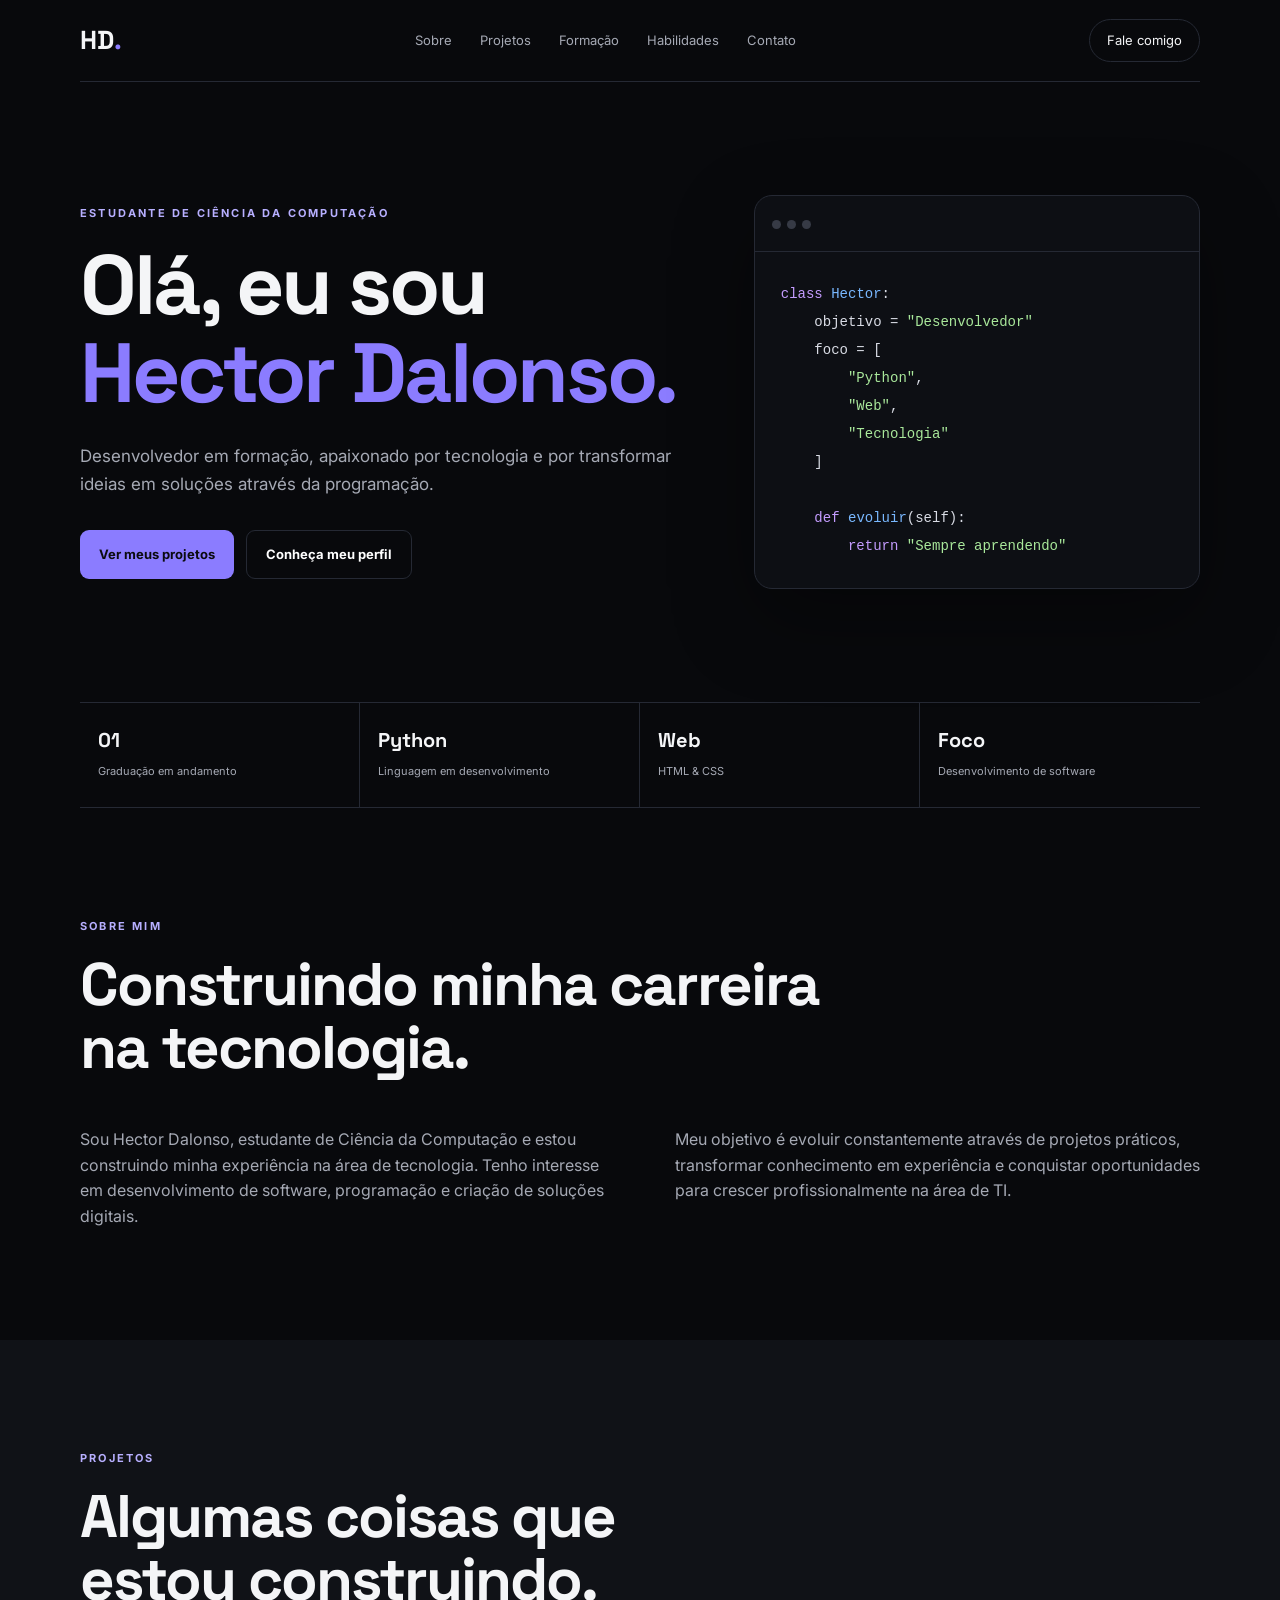
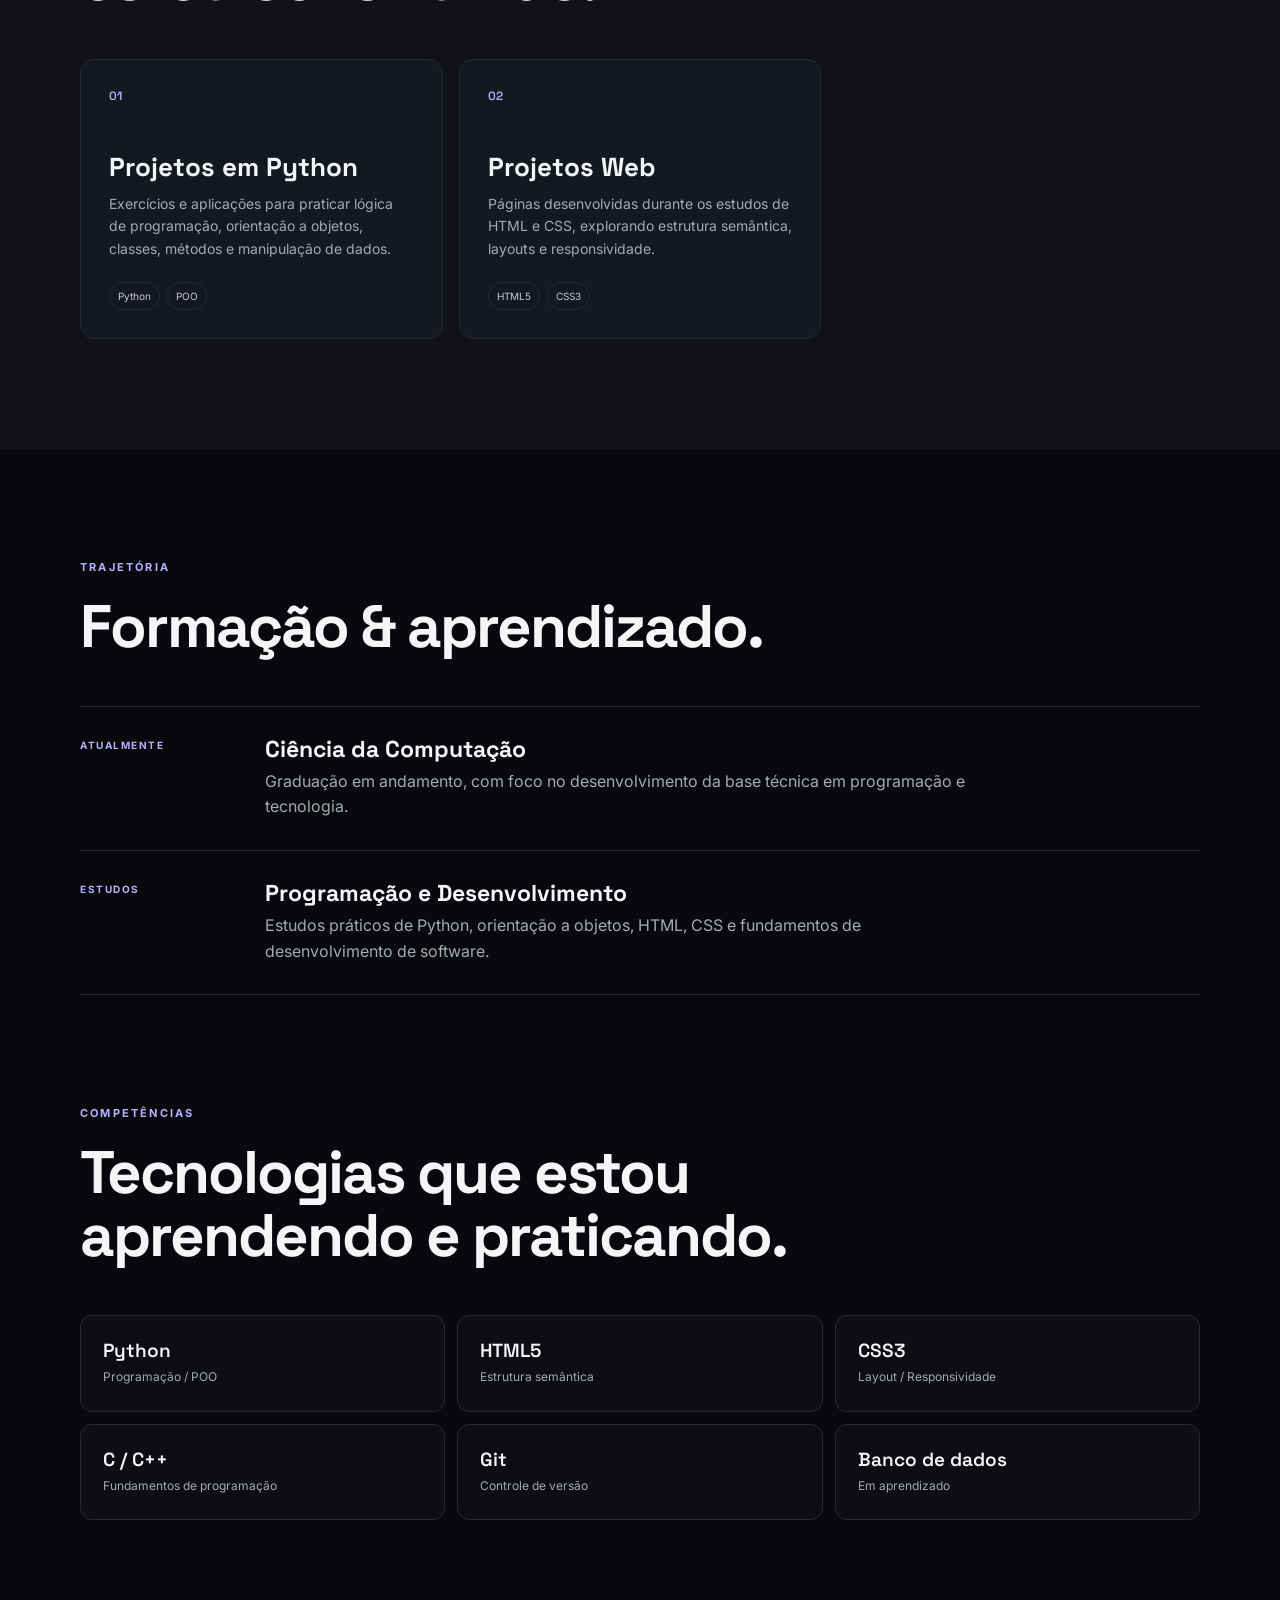
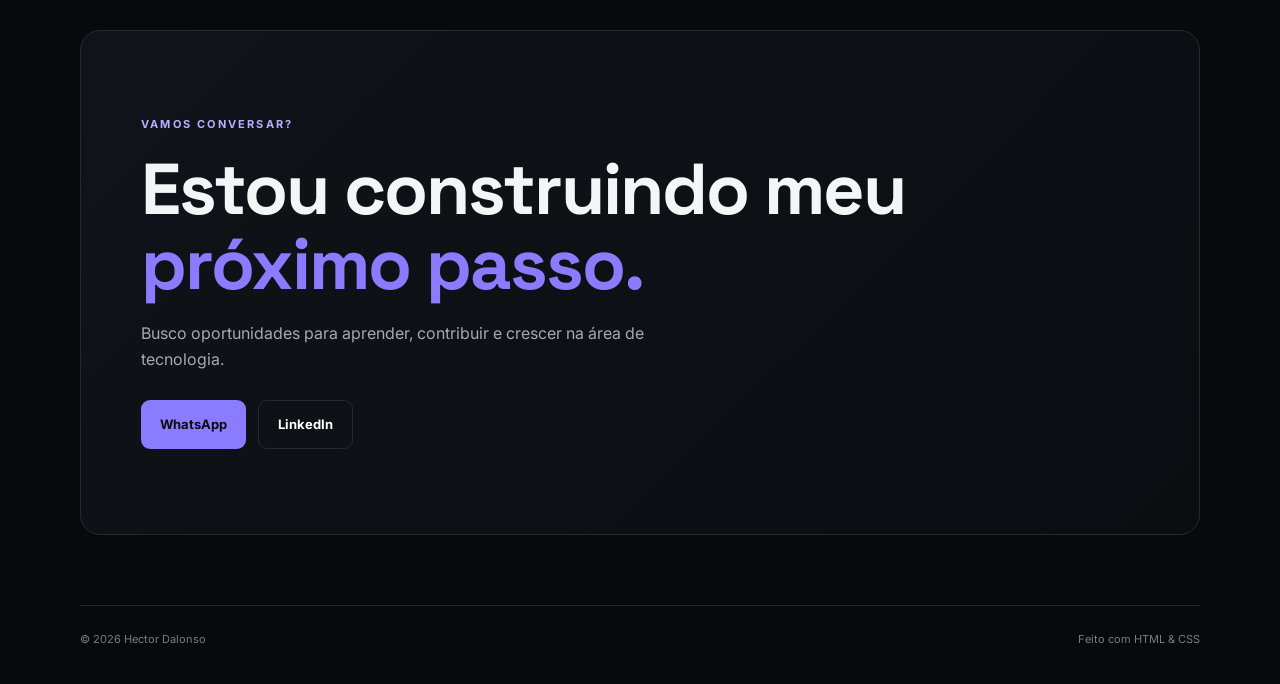
==== Portfolio/index.html @ 4885f90f "Add files via upload" ====
<!DOCTYPE html>
<html lang="pt-BR">
<head>
  <meta charset="UTF-8">
  <meta name="viewport" content="width=device-width, initial-scale=1.0">
  <meta name="description" content="Portfólio de Hector Dalonso — estudante de Ciência da Computação e desenvolvedor em formação.">
  <title>Hector Dalonso | Portfólio</title>
  <link rel="stylesheet" href="style.css">
</head>
<body>
  <header class="topbar">
    <a class="logo" href="#inicio">HD<span>.</span></a>
    <nav>
      <a href="#sobre">Sobre</a>
      <a href="#projetos">Projetos</a>
      <a href="#formacao">Formação</a>
      <a href="#habilidades">Habilidades</a>
      <a href="#contato">Contato</a>
    </nav>
    <a class="nav-button" href="#contato">Fale comigo</a>
  </header>

  <main>
    <section class="hero" id="inicio">
      <div class="hero-content">
        <p class="eyebrow">ESTUDANTE DE CIÊNCIA DA COMPUTAÇÃO</p>
        <h1>Olá, eu sou<br><span>Hector Dalonso.</span></h1>
        <p class="hero-text">
          Desenvolvedor em formação, apaixonado por tecnologia e por transformar
          ideias em soluções através da programação.
        </p>
        <div class="hero-actions">
          <a class="button primary" href="#projetos">Ver meus projetos</a>
          <a class="button secondary" href="#sobre">Conheça meu perfil</a>
        </div>
      </div>

      <div class="hero-card">
        <div class="code-window">
          <div class="window-top"><i></i><i></i><i></i></div>
          <pre><code><span class="purple">class</span> <span class="blue">Hector</span>:
    objetivo = <span class="green">"Desenvolvedor"</span>
    foco = [
        <span class="green">"Python"</span>,
        <span class="green">"Web"</span>,
        <span class="green">"Tecnologia"</span>
    ]

    <span class="purple">def</span> <span class="blue">evoluir</span>(self):
        <span class="purple">return</span> <span class="green">"Sempre aprendendo"</span></code></pre>
        </div>
      </div>
    </section>

    <section class="stats">
      <div><strong>01</strong><span>Graduação em andamento</span></div>
      <div><strong>Python</strong><span>Linguagem em desenvolvimento</span></div>
      <div><strong>Web</strong><span>HTML & CSS</span></div>
      <div><strong>Foco</strong><span>Desenvolvimento de software</span></div>
    </section>

    <section class="section" id="sobre">
      <div class="section-heading">
        <p class="eyebrow">SOBRE MIM</p>
        <h2>Construindo minha carreira<br>na tecnologia.</h2>
      </div>
      <div class="two-columns">
        <p>
          Sou Hector Dalonso, estudante de Ciência da Computação e estou
          construindo minha experiência na área de tecnologia. Tenho interesse
          em desenvolvimento de software, programação e criação de soluções
          digitais.
        </p>
        <p>
          Meu objetivo é evoluir constantemente através de projetos práticos,
          transformar conhecimento em experiência e conquistar oportunidades
          para crescer profissionalmente na área de TI.
        </p>
      </div>
    </section>

    <section class="section dark-section" id="projetos">
      <div class="section-heading">
        <p class="eyebrow">PROJETOS</p>
        <h2>Algumas coisas que<br>estou construindo.</h2>
      </div>

      <div class="project-grid">
        <article class="project-card">
          <div class="project-number">01</div>
          <h3>Projetos em Python</h3>
          <p>
            Exercícios e aplicações para praticar lógica de programação,
            orientação a objetos, classes, métodos e manipulação de dados.
          </p>
          <div class="tags"><span>Python</span><span>POO</span></div>
        </article>

        <article class="project-card">
          <div class="project-number">02</div>
          <h3>Projetos Web</h3>
          <p>
            Páginas desenvolvidas durante os estudos de HTML e CSS,
            explorando estrutura semântica, layouts e responsividade.
          </p>
          <div class="tags"><span>HTML5</span><span>CSS3</span></div>
        </article>
      </div>
    </section>

    <section class="section" id="formacao">
      <div class="section-heading">
        <p class="eyebrow">TRAJETÓRIA</p>
        <h2>Formação & aprendizado.</h2>
      </div>

      <div class="timeline">
        <div class="timeline-item">
          <span class="date">ATUALMENTE</span>
          <div>
            <h3>Ciência da Computação</h3>
            <p>Graduação em andamento, com foco no desenvolvimento da base técnica em programação e tecnologia.</p>
          </div>
        </div>
        <div class="timeline-item">
          <span class="date">ESTUDOS</span>
          <div>
            <h3>Programação e Desenvolvimento</h3>
            <p>Estudos práticos de Python, orientação a objetos, HTML, CSS e fundamentos de desenvolvimento de software.</p>
          </div>
        </div>
      </div>
    </section>

    <section class="section skills-section" id="habilidades">
      <div class="section-heading">
        <p class="eyebrow">COMPETÊNCIAS</p>
        <h2>Tecnologias que estou<br>aprendendo e praticando.</h2>
      </div>

      <div class="skills">
        <div class="skill"><strong>Python</strong><span>Programação / POO</span></div>
        <div class="skill"><strong>HTML5</strong><span>Estrutura semântica</span></div>
        <div class="skill"><strong>CSS3</strong><span>Layout / Responsividade</span></div>
        <div class="skill"><strong>C / C++</strong><span>Fundamentos de programação</span></div>
        <div class="skill"><strong>Git</strong><span>Controle de versão</span></div>
        <div class="skill"><strong>Banco de dados</strong><span>Em aprendizado</span></div>
      </div>
    </section>

    <section class="contact" id="contato">
      <p class="eyebrow">VAMOS CONVERSAR?</p>
      <h2>Estou construindo meu<br><span>próximo passo.</span></h2>
      <p>Busco oportunidades para aprender, contribuir e crescer na área de tecnologia.</p>
      <div class="contact-actions">
        <a class="button primary" href="https://wa.me/5511979934334" target="_blank">WhatsApp</a>
        <a class="button secondary" href="https://www.linkedin.com/in/hdalonso/" target="_blank">LinkedIn</a>
      </div>
    </section>
  </main>

  <footer>
    <span>© 2026 Hector Dalonso</span>
    <span>Feito com HTML & CSS</span>
  </footer>

  <script src="script.js"></script>
</body>
</html>
---- Portfolio/style.css ----
@import url('https://fonts.googleapis.com/css2?family=Inter:wght@400;500;600;700;800&family=Space+Grotesk:wght@500;600;700&display=swap');

:root{
  --bg:#08090c;
  --surface:#101217;
  --surface2:#151820;
  --text:#f4f5f7;
  --muted:#a5a9b4;
  --line:#252934;
  --accent:#8b7cff;
  --accent2:#b7afff;
  --max:1120px;
}

*{box-sizing:border-box;margin:0;padding:0}
html{scroll-behavior:smooth}
body{
  background:var(--bg);
  color:var(--text);
  font-family:Inter,Arial,sans-serif;
  line-height:1.6;
}
a{color:inherit;text-decoration:none}
.topbar{
  width:min(var(--max),92%);
  margin:auto;
  height:82px;
  display:flex;
  align-items:center;
  justify-content:space-between;
  border-bottom:1px solid var(--line);
}
.logo{
  font-family:"Space Grotesk",sans-serif;
  font-size:26px;
  font-weight:700;
}
.logo span{color:var(--accent)}
nav{display:flex;gap:28px}
nav a{font-size:13px;color:var(--muted);transition:.2s}
nav a:hover{color:#fff}
.nav-button{
  border:1px solid var(--line);
  border-radius:999px;
  padding:10px 17px;
  font-size:13px;
}
.hero{
  width:min(var(--max),92%);
  min-height:620px;
  margin:auto;
  display:grid;
  grid-template-columns:1.15fr .85fr;
  align-items:center;
  gap:70px;
  padding:75px 0;
}
.eyebrow{
  color:var(--accent2);
  letter-spacing:2.2px;
  font-size:11px;
  font-weight:700;
  margin-bottom:18px;
}
h1,h2,h3{font-family:"Space Grotesk",sans-serif;line-height:1.05}
h1{font-size:clamp(48px,7vw,84px);letter-spacing:-3px}
h1 span,h2 span{color:var(--accent)}
.hero-text{max-width:620px;color:var(--muted);font-size:17px;margin:26px 0 32px}
.hero-actions,.contact-actions{display:flex;gap:12px;flex-wrap:wrap}
.button{
  display:inline-flex;
  align-items:center;
  justify-content:center;
  padding:13px 19px;
  border-radius:9px;
  font-size:13px;
  font-weight:700;
  transition:.2s;
}
.button:hover{transform:translateY(-2px)}
.primary{background:var(--accent);color:#0b0b10}
.secondary{border:1px solid var(--line);color:#fff}
.hero-card{display:flex;justify-content:center}
.code-window{
  width:100%;
  max-width:480px;
  background:#0d0f14;
  border:1px solid var(--line);
  border-radius:18px;
  box-shadow:0 30px 80px rgba(0,0,0,.35);
  overflow:hidden;
}
.window-top{padding:15px 17px;border-bottom:1px solid var(--line)}
.window-top i{display:inline-block;width:9px;height:9px;border-radius:50%;background:#363a45;margin-right:6px}
pre{padding:28px 26px;overflow:auto;font:14px/2 "Courier New",monospace;color:#d9dce5}
.purple{color:#c49cff}.blue{color:#79b8ff}.green{color:#a9e89b}
.stats{
  width:min(var(--max),92%);
  margin:auto;
  border-top:1px solid var(--line);
  border-bottom:1px solid var(--line);
  display:grid;
  grid-template-columns:repeat(4,1fr);
}
.stats div{padding:24px 18px;border-right:1px solid var(--line)}
.stats div:last-child{border:0}
.stats strong{display:block;font:700 20px "Space Grotesk";margin-bottom:4px}
.stats span{color:var(--muted);font-size:11px}
.section{width:min(var(--max),92%);margin:auto;padding:110px 0}
.section-heading{margin-bottom:48px}
.section-heading h2{font-size:clamp(36px,5vw,60px);letter-spacing:-2px}
.two-columns{display:grid;grid-template-columns:1fr 1fr;gap:70px}
.two-columns p{color:var(--muted);font-size:16px}
.dark-section{width:100%;max-width:none;padding-left:max(4%,calc((100% - var(--max))/2));padding-right:max(4%,calc((100% - var(--max))/2));background:var(--surface)}
.project-grid{display:grid;grid-template-columns:repeat(3,1fr);gap:16px}
.project-card{background:var(--surface2);border:1px solid var(--line);border-radius:14px;padding:28px;min-height:280px;display:flex;flex-direction:column}
.project-card.featured{border-color:#4b437f}
.project-number{font:600 12px "Space Grotesk";color:var(--accent2);margin-bottom:auto}
.project-card h3{font-size:26px;margin:20px 0 12px}
.project-card p{color:var(--muted);font-size:14px}
.tags{display:flex;gap:7px;flex-wrap:wrap;margin-top:22px}
.tags span{font-size:10px;padding:5px 8px;border:1px solid var(--line);border-radius:999px;color:#c7cad3}
.timeline{border-top:1px solid var(--line)}
.timeline-item{display:grid;grid-template-columns:150px 1fr;gap:35px;padding:30px 0;border-bottom:1px solid var(--line)}
.date{font-size:10px;letter-spacing:1.5px;color:var(--accent2);font-weight:700}
.timeline-item h3{font-size:23px;margin-bottom:8px}
.timeline-item p{color:var(--muted);max-width:720px}
.skills-section{padding-top:0}
.skills{display:grid;grid-template-columns:repeat(3,1fr);gap:12px}
.skill{border:1px solid var(--line);border-radius:12px;padding:22px;background:#0c0e12}
.skill strong{display:block;font:600 19px "Space Grotesk"}
.skill span{color:var(--muted);font-size:12px}
.contact{
  width:min(var(--max),92%);
  margin:0 auto 70px;
  padding:85px 60px;
  border:1px solid var(--line);
  border-radius:20px;
  background:linear-gradient(135deg,#11131a,#0c0d11);
}
.contact h2{font-size:clamp(42px,6vw,72px);letter-spacing:-2px;margin-bottom:18px}
.contact>p:not(.eyebrow){color:var(--muted);max-width:560px;margin-bottom:28px}
footer{
  width:min(var(--max),92%);
  margin:auto;
  padding:25px 0 35px;
  border-top:1px solid var(--line);
  display:flex;
  justify-content:space-between;
  color:#777c88;
  font-size:11px;
}
@media(max-width:850px){
  nav{display:none}
  .hero{grid-template-columns:1fr;gap:40px}
  .stats{grid-template-columns:1fr 1fr}
  .stats div:nth-child(2){border-right:0}
  .stats div:nth-child(-n+2){border-bottom:1px solid var(--line)}
  .two-columns,.project-grid,.skills{grid-template-columns:1fr}
  .timeline-item{grid-template-columns:1fr;gap:8px}
  .contact{padding:55px 28px}
}
@media(max-width:520px){
  .nav-button{display:none}
  .hero{padding:55px 0}
  h1{letter-spacing:-2px}
  .stats{grid-template-columns:1fr}
  .stats div{border-right:0;border-bottom:1px solid var(--line)}
  .stats div:last-child{border-bottom:0}
  footer{flex-direction:column;gap:8px}
}
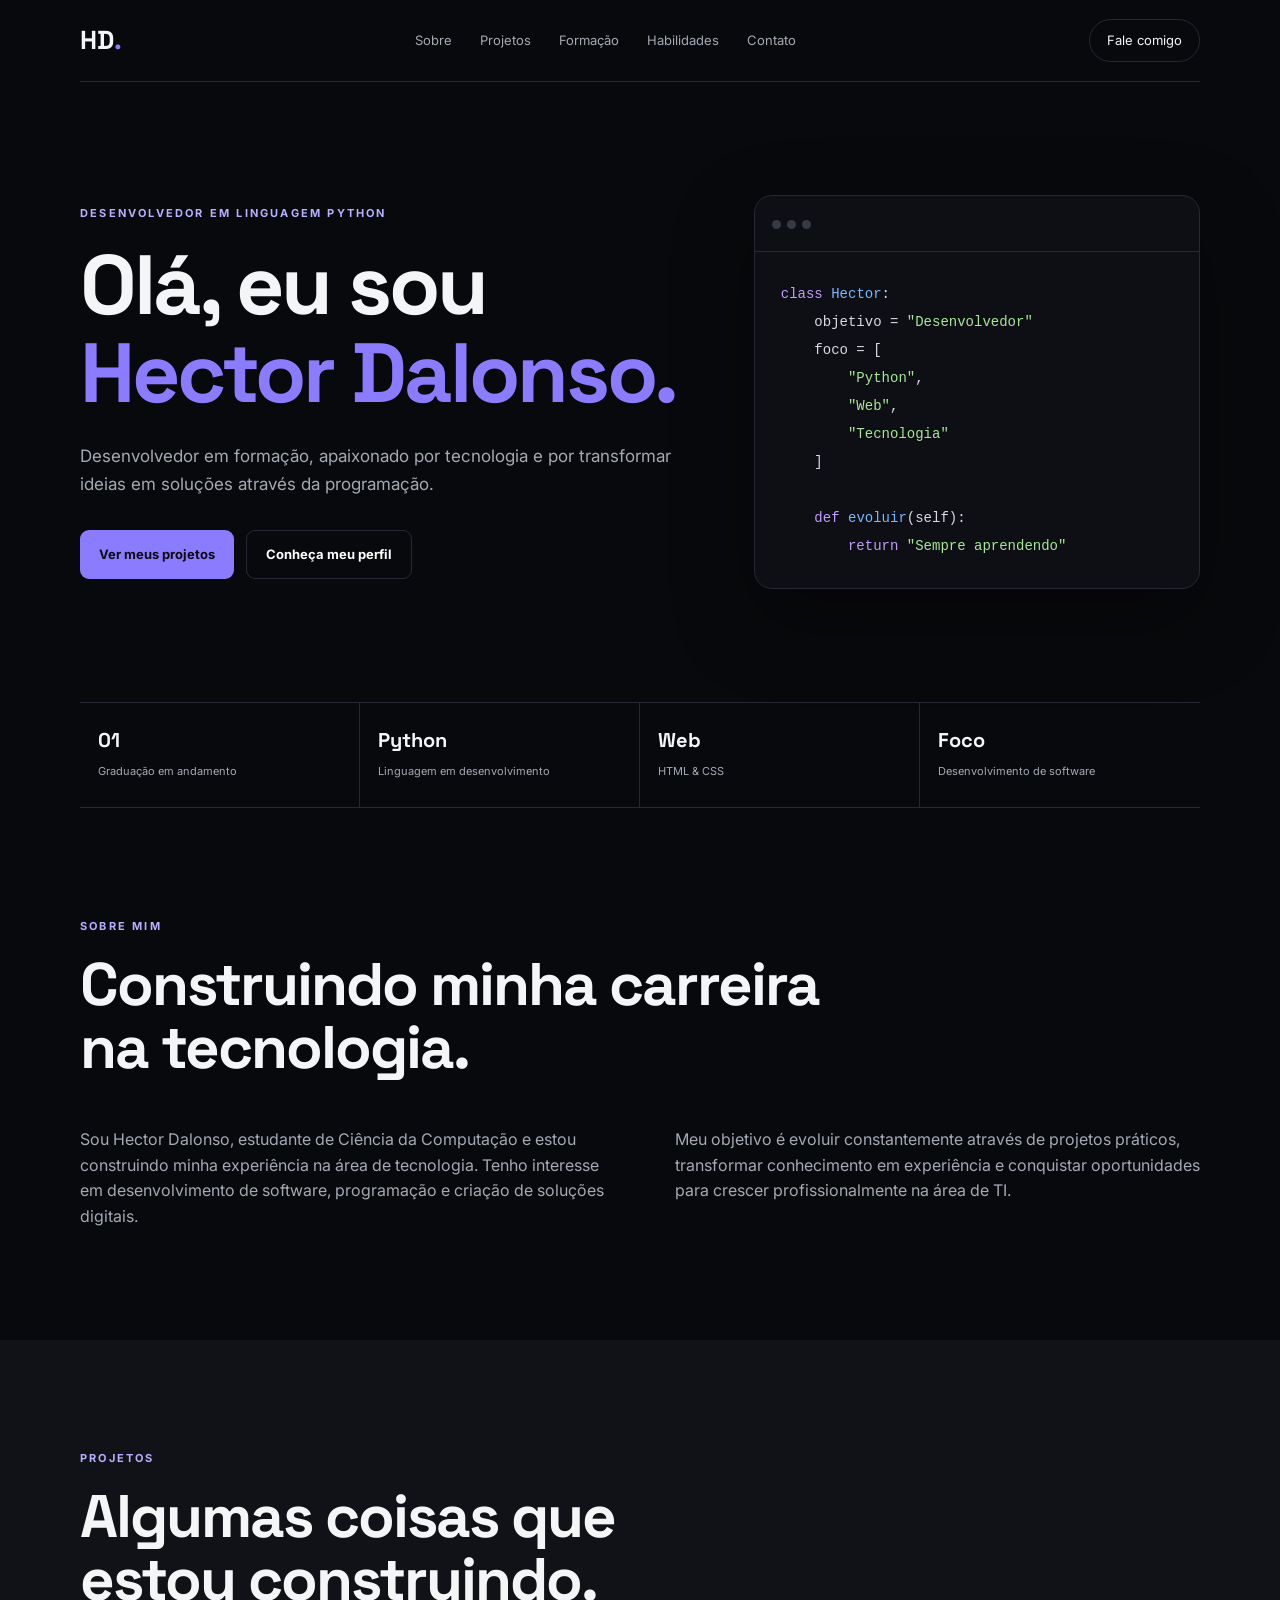
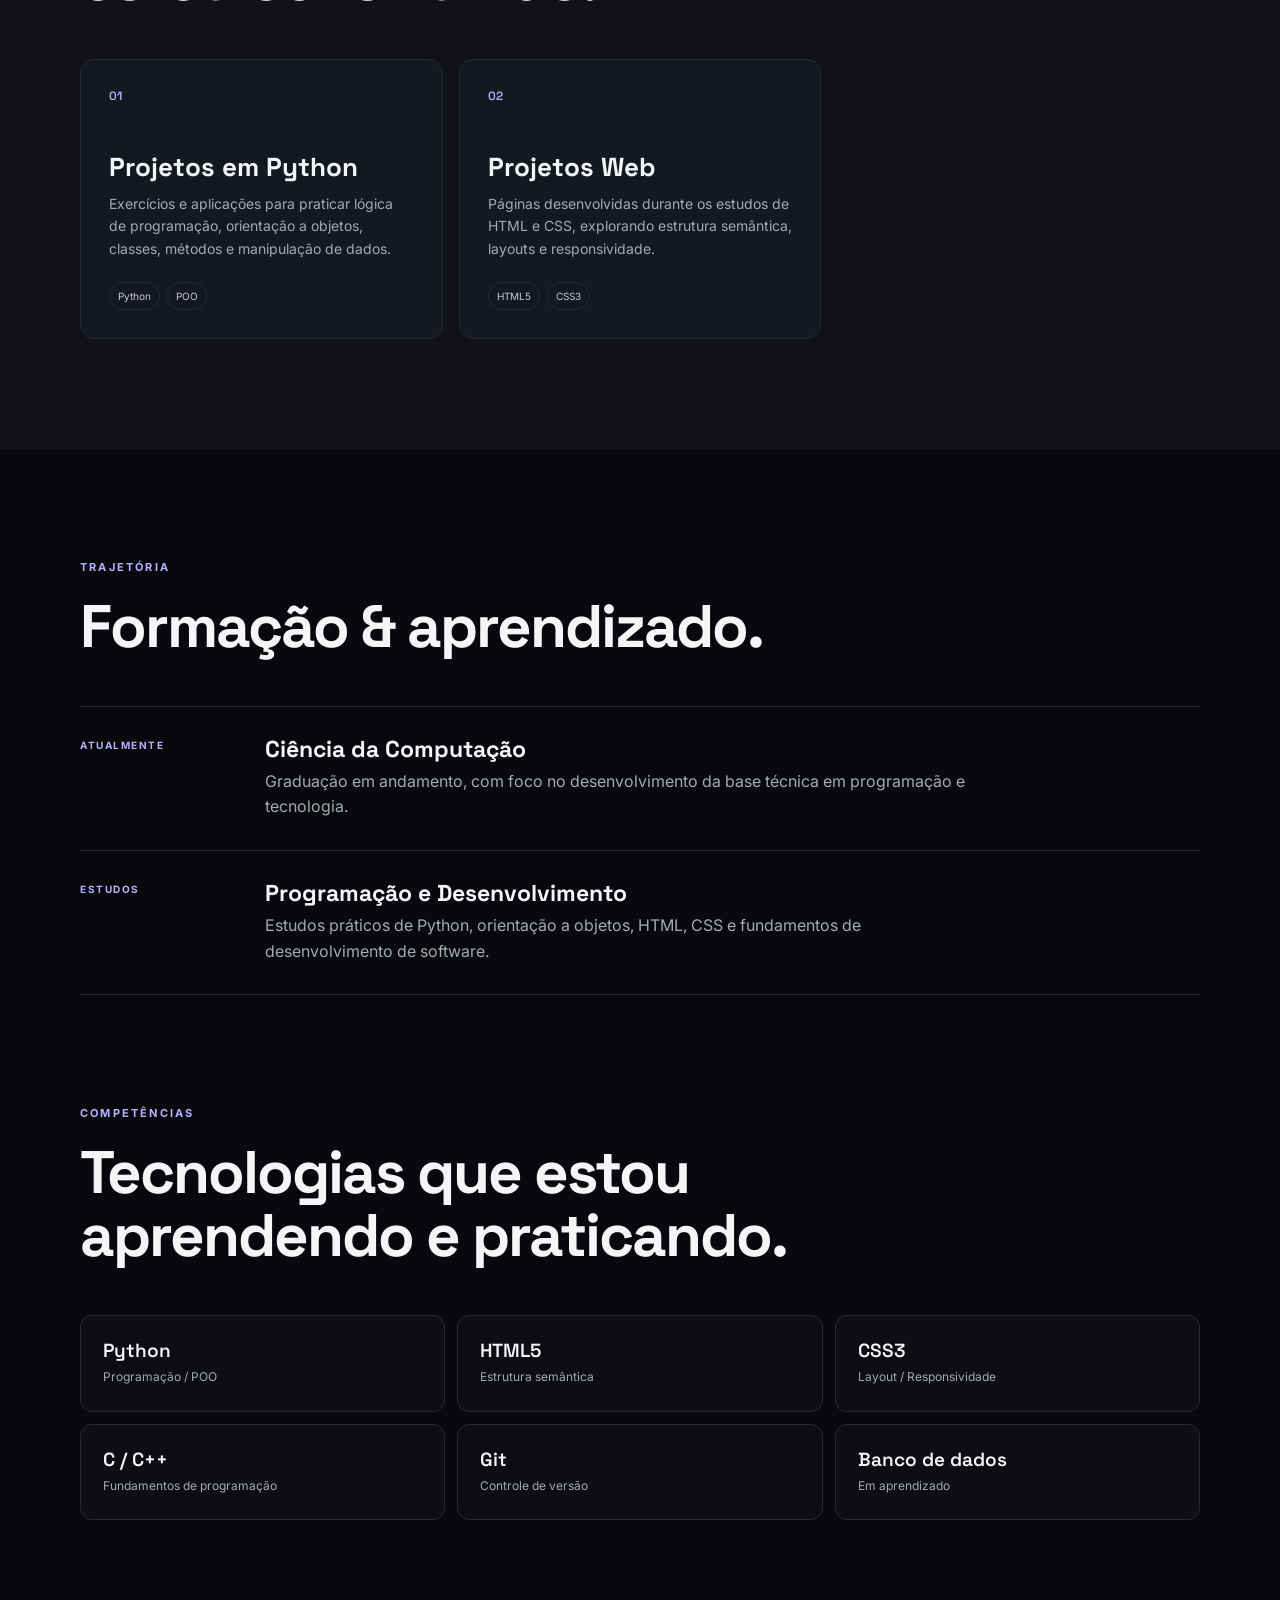
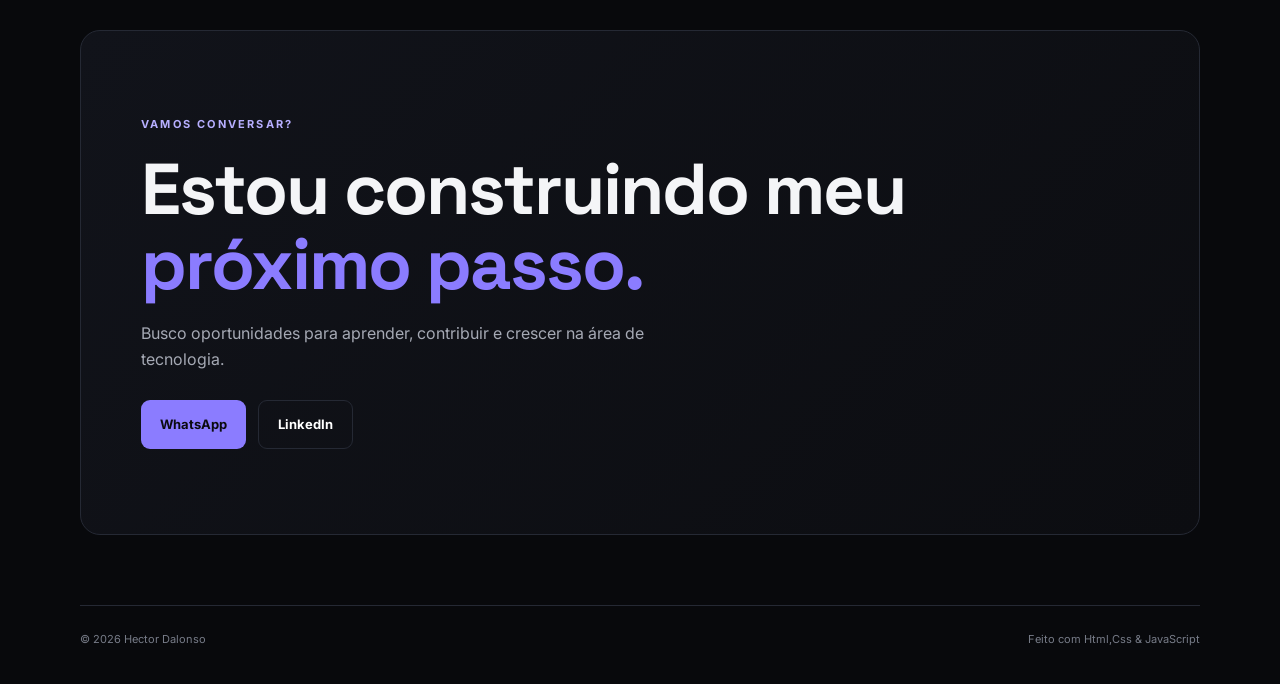
==== commit 0b53b920: "Add files via upload" ====
--- a/Portfolio/index.html
+++ b/Portfolio/index.html
@@ -23,7 +23,7 @@
   <main>
     <section class="hero" id="inicio">
       <div class="hero-content">
-        <p class="eyebrow">ESTUDANTE DE CIÊNCIA DA COMPUTAÇÃO</p>
+        <p class="eyebrow">DESENVOLVEDOR EM LINGUAGEM PYTHON</p>
         <h1>Olá, eu sou<br><span>Hector Dalonso.</span></h1>
         <p class="hero-text">
           Desenvolvedor em formação, apaixonado por tecnologia e por transformar
@@ -161,7 +161,7 @@
 
   <footer>
     <span>© 2026 Hector Dalonso</span>
-    <span>Feito com HTML & CSS</span>
+    <span>Feito com Html,Css & JavaScript</span>
   </footer>
 
   <script src="script.js"></script>
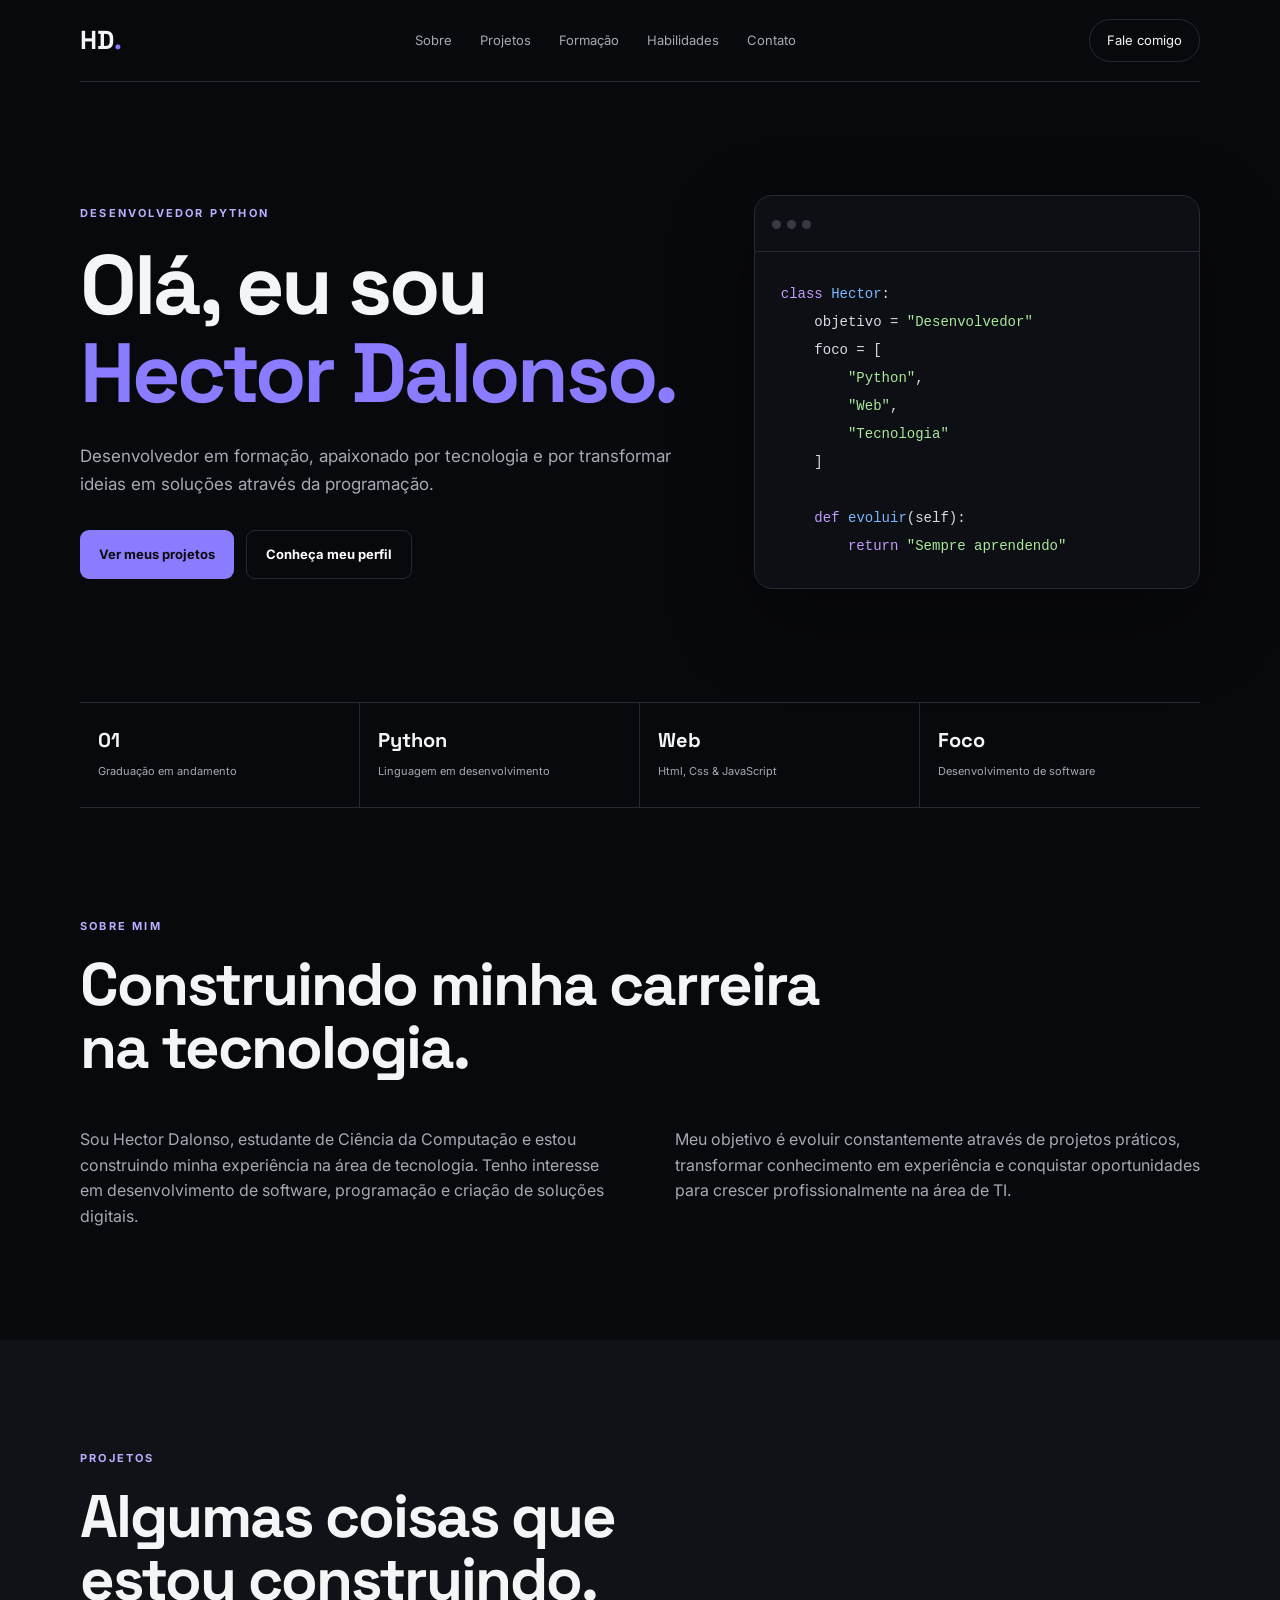
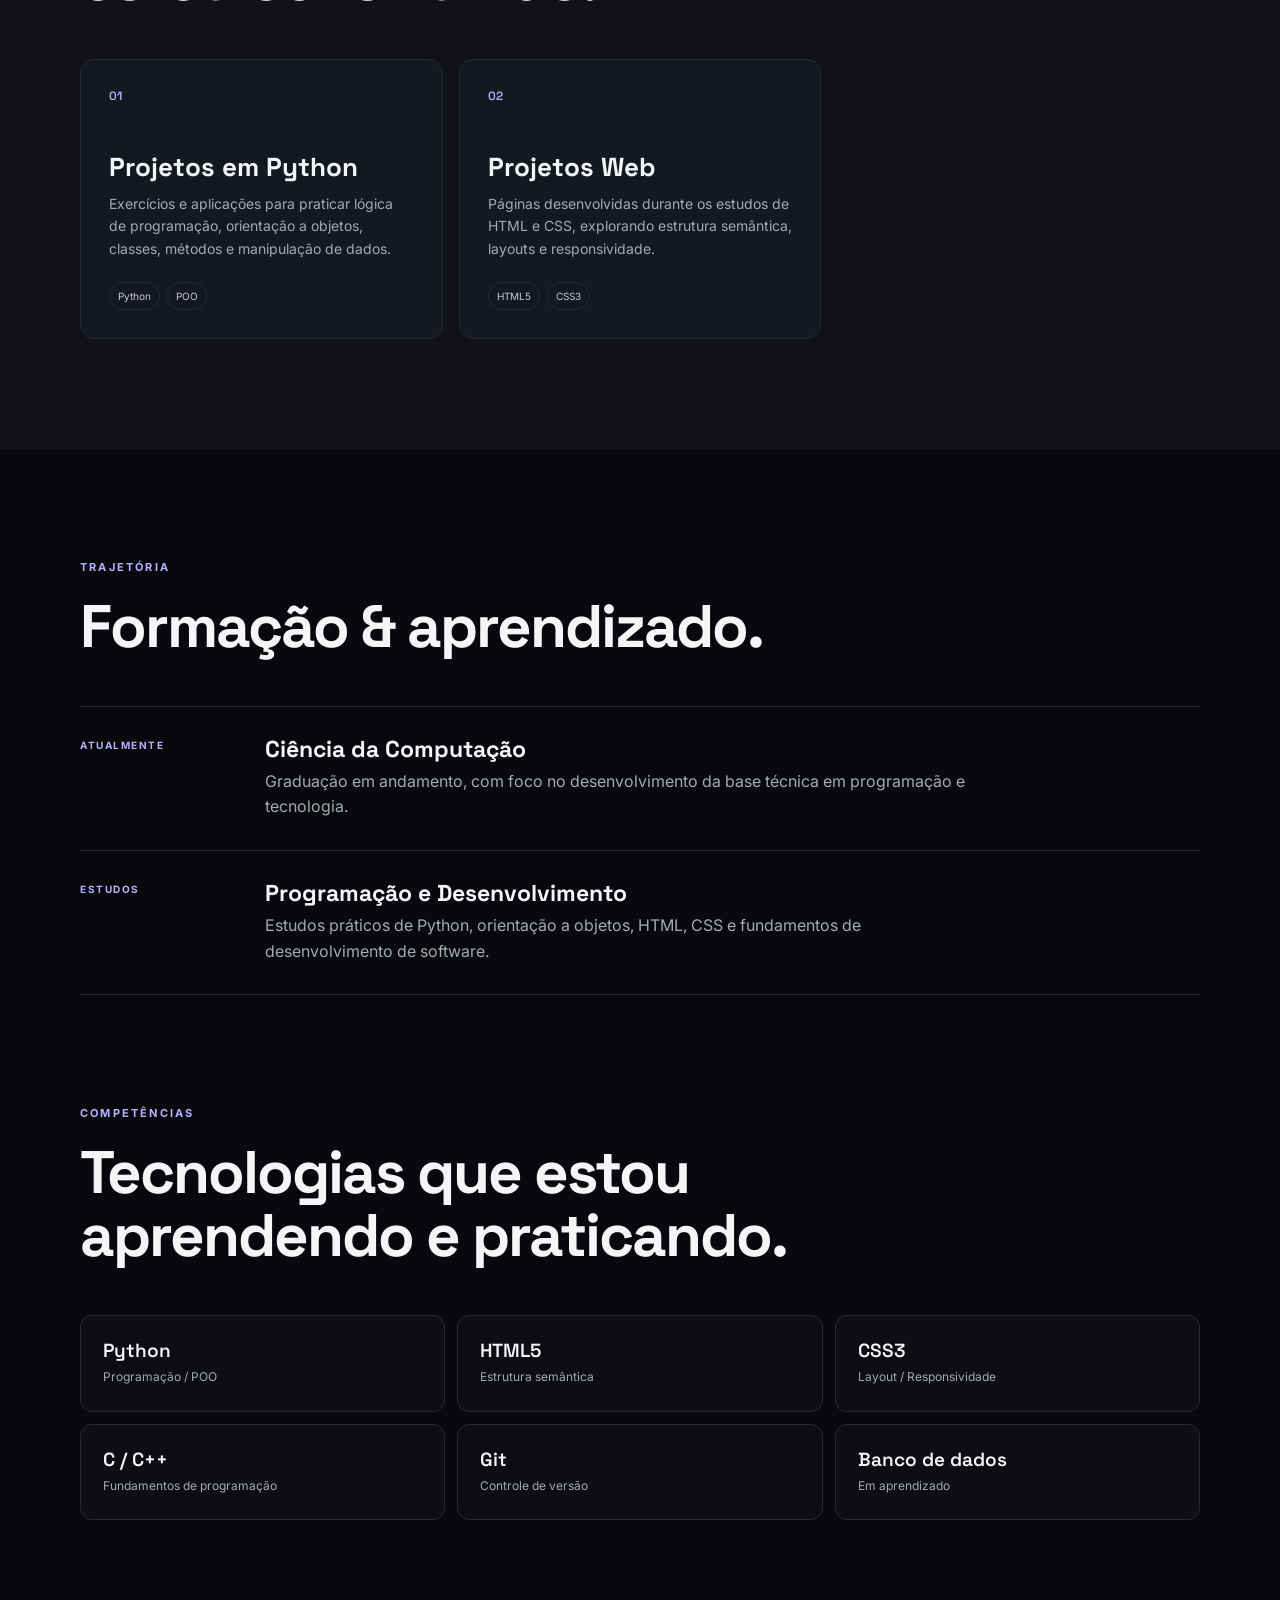
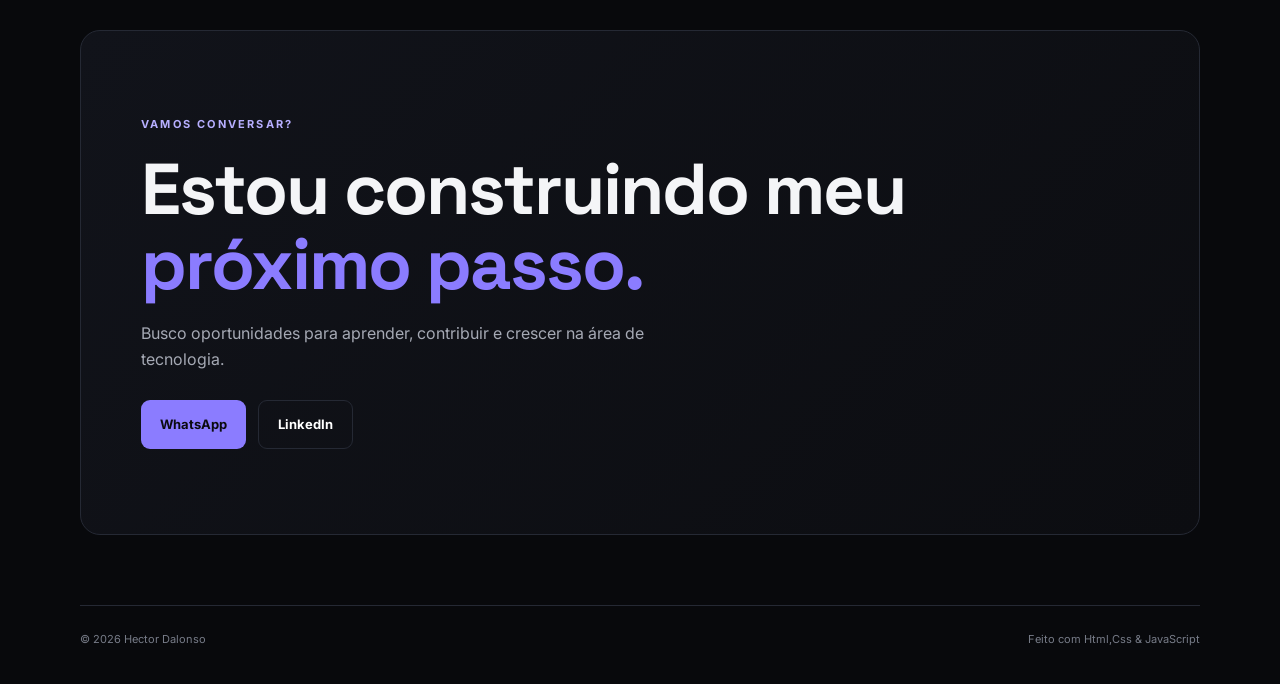
==== commit 536b8ff4: "Add files via upload" ====
--- a/Portfolio/index.html
+++ b/Portfolio/index.html
@@ -23,7 +23,7 @@
   <main>
     <section class="hero" id="inicio">
       <div class="hero-content">
-        <p class="eyebrow">DESENVOLVEDOR EM LINGUAGEM PYTHON</p>
+        <p class="eyebrow">DESENVOLVEDOR PYTHON</p>
         <h1>Olá, eu sou<br><span>Hector Dalonso.</span></h1>
         <p class="hero-text">
           Desenvolvedor em formação, apaixonado por tecnologia e por transformar
@@ -55,7 +55,7 @@
     <section class="stats">
       <div><strong>01</strong><span>Graduação em andamento</span></div>
       <div><strong>Python</strong><span>Linguagem em desenvolvimento</span></div>
-      <div><strong>Web</strong><span>HTML & CSS</span></div>
+      <div><strong>Web</strong><span>Html, Css & JavaScript</span></div>
       <div><strong>Foco</strong><span>Desenvolvimento de software</span></div>
     </section>
 
